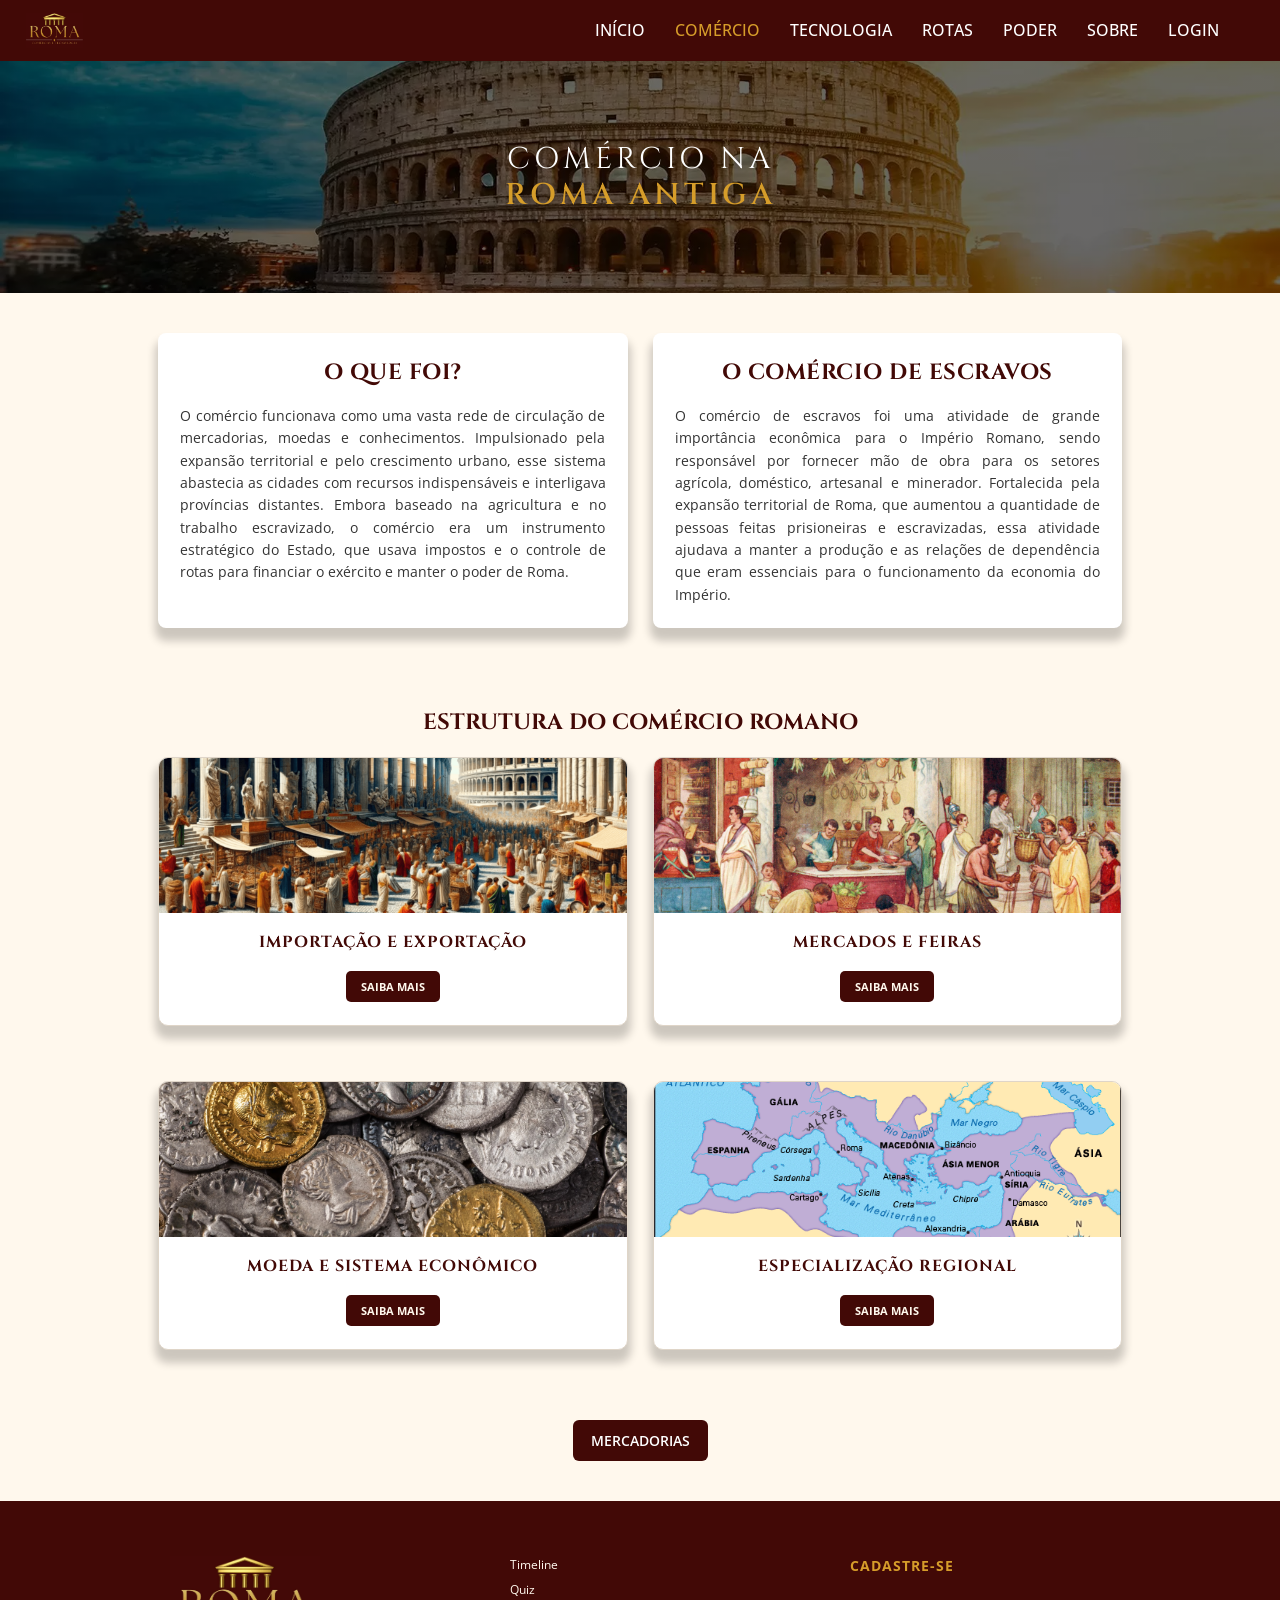
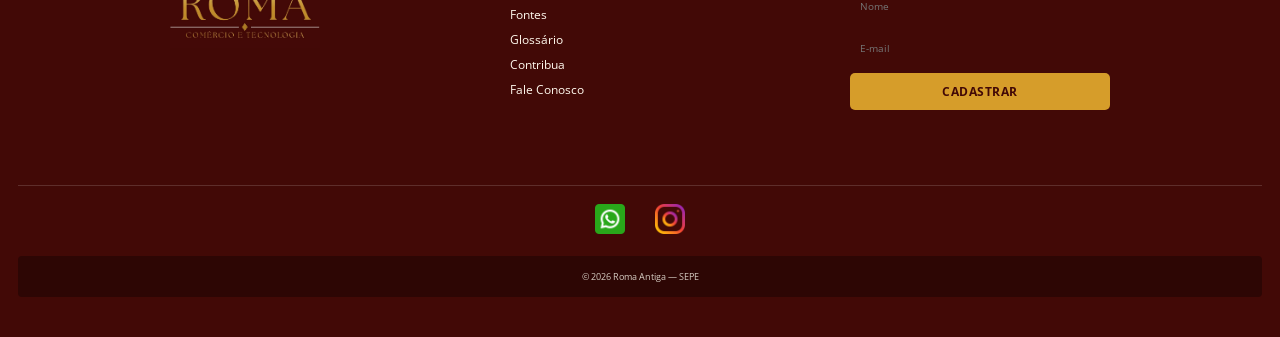
==== HTML/comercio.html @ 9e241632 "Feat: 1231" ====
<!doctype html>
<html lang="pt-BR">
  <head>
    <meta charset="UTF-8" />
    <meta name="viewport" content="width=device-width, initial-scale=1.0" />
    <title>Comércio | Roma Antiga</title>
    <link rel="stylesheet" href="CSS/reset.css" />
    <link rel="stylesheet" href="CSS/comercio.css" />

    <link rel="preconnect" href="https://fonts.googleapis.com" />
    <link rel="preconnect" href="https://fonts.gstatic.com" crossorigin />

    <link
      href="https://fonts.googleapis.com/css2?family=Cinzel:wght@400;500;600;700&family=Ibarra+Real+Nova:wght@400;500;600&family=Open+Sans:wght@300;400;500;600&display=swap"
      rel="stylesheet"
    />
  </head>
  <body>
    <header>
      <nav>
        <img src="CSS/IMG/ROMA.jpg" alt="" />

        <ul>
          <li><a href="../index.html">INÍCIO</a></li>
          <li><a class="ativo" href="comercio.html">COMÉRCIO</a></li>
          <li><a href="tecnologia.html">TECNOLOGIA</a></li>
          <li><a href="rotas.html">ROTAS</a></li>
          <li><a href="poder.html">PODER</a></li>
          <li><a href="sobre.html">SOBRE</a></li>
          <li><a href="login.html">LOGIN</a></li>
        </ul>
      </nav>
    </header>
    <main>
      <section class="banner">
        <h1>
          COMÉRCIO NA<br />
          <span>ROMA ANTIGA</span>
        </h1>
      </section>
      <section class="Historia">
        <div class="containerHistoria">
          <div class="cardAbout">
            <h2>O QUE FOI?</h2>
            <p>
              O comércio funcionava como uma vasta rede de circulação de
              mercadorias, moedas e conhecimentos. Impulsionado pela expansão
              territorial e pelo crescimento urbano, esse sistema abastecia as
              cidades com recursos indispensáveis e interligava províncias
              distantes. Embora baseado na agricultura e no trabalho
              escravizado, o comércio era um instrumento estratégico do Estado,
              que usava impostos e o controle de rotas para financiar o exército
              e manter o poder de Roma.
            </p>
          </div>
          <div class="cardAbout">
            <h2>O COMÉRCIO DE ESCRAVOS</h2>
            <p>
              O comércio de escravos foi uma atividade de grande importância
              econômica para o Império Romano, sendo responsável por fornecer
              mão de obra para os setores agrícola, doméstico, artesanal e
              minerador. Fortalecida pela expansão territorial de Roma, que
              aumentou a quantidade de pessoas feitas prisioneiras e
              escravizadas, essa atividade ajudava a manter a produção e as
              relações de dependência que eram essenciais para o funcionamento
              da economia do Império.
            </p>
          </div>
        </div>
      </section>
      <section class="estruturaComercio">
        <h2>ESTRUTURA DO COMÉRCIO ROMANO</h2>
        <div class="containerEstrutura">
          <div class="cardEstrutura">
            <img src="CSS/IMG/roma-antiga.png" alt="importacao-Mercadorias" />
            <h3>IMPORTAÇÃO E EXPORTAÇÃO</h3>
            <details>
              <summary>SAIBA MAIS</summary>
              <p>
                A importação acontecia quando Roma recebia produtos de outras
                regiões do Império. Entre os principais produtos estavam trigo,
                azeite, vinho, metais, tecidos, madeira, pedras e outras
                matérias-primas. Esses produtos eram importantes para abastecer
                principalmente as grandes cidades, que possuíam uma população
                numerosa e precisavam de alimentos e outros materiais vindos de
                diferentes partes do território romano.
              </p>
              <p>
                A exportação acontecia quando produtos produzidos em Roma ou nas
                províncias eram enviados para outras regiões do Império. As
                províncias produziam alimentos, matérias-primas e produtos
                artesanais que podiam ser destinados a outras partes do
                território. Assim, uma região podia fornecer produtos enquanto
                recebia outros, mantendo a circulação de mercadorias e a
                integração econômica entre as diferentes regiões romanas.
              </p>
            </details>
          </div>
          <div class="cardEstrutura">
            <img src="CSS/IMG/roma_antiga_cidade_capa.jpeg" alt="feira-Roma" />
            <h3>MERCADOS E FEIRAS</h3>
            <details>
              <summary>SAIBA MAIS</summary>
              <p>
                Os mercados e as feiras eram importantes espaços de comércio nas
                cidades romanas. Neles, eram vendidos e trocados diferentes
                tipos de produtos, como alimentos, tecidos, cerâmicas,
                ferramentas e outros objetos usados no dia a dia. Com o
                crescimento das cidades, esses espaços ganharam ainda mais
                importância, pois muitas pessoas dependiam de produtos trazidos
                de outras regiões.
              </p>
              <p>
                Além de funcionarem como locais de compra e venda, os mercados e
                as feiras também movimentavam o trabalho de diversos
                profissionais. Artesãos, ferreiros, comerciantes e outros
                trabalhadores participavam da atividade comercial, enquanto as
                ruas das cidades também serviam como espaços de trabalho e
                comércio. Dessa forma, mercados e feiras faziam parte da vida
                econômica e urbana do Império Romano.
              </p>
            </details>
          </div>
          <div class="cardEstrutura">
            <img
              src="CSS/IMG/economia-roma-antiga-denarius-391770229.jpg"
              alt="moedas-Roma"
            />
            <h3>MOEDA E SISTEMA ECONÔMICO</h3>
            <details>
              <summary>SAIBA MAIS</summary>
              <p>
                A moeda era usada pelos romanos para pagar por produtos e
                serviços, facilitando as compras e vendas nas cidades e entre
                diferentes regiões do Império. Ela também permitia que
                comerciantes recebessem pelos produtos vendidos e que os
                impostos fossem cobrados pelo Estado. Dessa forma, o dinheiro
                ajudava a organizar as atividades comerciais e a circulação de
                riquezas.
              </p>
              <p>
                A economia romana dependia principalmente da agricultura, da
                produção de diferentes produtos nas províncias, do comércio e do
                trabalho escravizado. Os impostos cobrados pelo Estado também
                faziam parte desse sistema. Os recursos obtidos ajudavam a
                manter o exército, as cidades e a administração do Império.
              </p>

              <h4>Principais Moedas Romanas</h4>
              <ul>
                <li>
                  <p>
                    <span>Sestércio</span>: A moeda de bronze ou latão. Muito
                    utilizada no comércio do dia a dia para valores
                    intermediários e em contratos oficiais do governo. Valia
                    exatamente 4 Asses
                  </p>
                </li>
                <li>
                  <p>
                    <span>Denário</span>: A moeda de prata. Era a moeda mais
                    famosa e a base de toda a economia romana, equivalente a uma
                    diária de trabalho de um cidadão comum. Valia exatamente 4
                    Sestércios
                  </p>
                </li>
                <li>
                  <p>
                    <span>Áureo</span>: A moeda de ouro. Tinha o valor mais alto
                    do império e era usada para grandes transações comerciais,
                    fortunas e pagamentos de generais. Valia exatamente 25
                    Denários
                  </p>
                </li>
              </ul>
            </details>
          </div>
          <div class="cardEstrutura">
            <img src="CSS/IMG/imperio-romano.gif" alt="mapa-Roma" />
            <h3>ESPECIALIZAÇÃO REGIONAL</h3>
            <details>
              <summary>SAIBA MAIS</summary>
              <p>
                As regiões do Império Romano possuíam diferentes recursos
                naturais, produtos agrícolas, matérias-primas e técnicas de
                produção. Por isso, cada região podia produzir determinados
                produtos em maior quantidade e fornecê-los para outras partes do
                Império. As províncias, portanto, não produziam apenas para seu
                próprio consumo, mas também participavam das trocas comerciais.
              </p>
              <p>
                Uma província podia fornecer alimentos ou matérias-primas,
                enquanto outra fornecia produtos manufaturados ou outros
                recursos. Essa relação criava uma rede de trocas entre regiões
                muito distantes e fazia com que diferentes partes do Império
                dependessem umas das outras. Assim, a especialização regional
                contribuía para a integração econômica do território romano.
              </p>

              <h4>O que as principais regiões mais vendiam</h4>
              <ul>
                <li>
                  <p>
                    <span>Egito e Norte da África</span>: era exportado o trigo
                    crucial para alimentar a população de Roma, além do papiro e
                    de grandes volumes de azeite de oliva e animais exóticos.
                  </p>
                </li>
                <li>
                  <p>
                    <span>Hispânia</span>: era exportado o azeite de oliva de
                    uso cotidiano (maior produtora do império), o molho de peixe
                    garum e metais preciosos como ouro e prata.
                  </p>
                </li>
                <li>
                  <p>
                    <span>Gália</span>: era exportado o vinho em larga escala
                    comercializado em barris, além de tecidos de lã e cerâmicas
                    utilitárias para abastecer o restante das províncias.
                  </p>
                </li>
                <li>
                  <p>
                    <span>Península Itálica</span>: eram exportados vinhos finos
                    de luxo (como o Falerno) e produtos manufaturados de alto
                    valor, como ferramentas de metal e cerâmicas refinadas.
                  </p>
                </li>
              </ul>
            </details>
          </div>
        </div>
        <a id="mercadoria-button" href="mercadorias.html">MERCADORIAS</a>
      </section>
    </main>
    <footer>
      <div class="footer-container">
        <div class="footer-info">
          <img id="logo-Footer" src="CSS/IMG/ROMA.jpg" alt="roma-logo" />
        </div>

        <div class="footer-links">
          <a href="#">Timeline</a>
          <a href="#">Quiz</a>
          <a href="#">Fontes</a>
          <a href="#">Glossário</a>
          <a href="#">Contribua</a>
          <a href="#">Fale Conosco</a>
        </div>

        <div class="footer-cadastro">
          <h3>CADASTRE-SE</h3>

          <input type="text" placeholder="Nome" />
          <input type="email" placeholder="E-mail" />

          <button type="submit">CADASTRAR</button>
        </div>
      </div>

      <div class="footer-redes">
        <a href="https://wa.me/5547996095892" target="_blank"
          ><img src="CSS/IMG/whatsapp 1.svg" alt="icon-insta"
        /></a>
        <a href="https://www.instagram.com/romaantigasepe/" target="_blank"
          ><img src="CSS/IMG/instagram 1.svg" alt="icon-face"
        /></a>
      </div>

      <div class="footer-bottom">
        <p>© 2026 Roma Antiga — SEPE</p>
      </div>
    </footer>
    <script src="CSS/JS/login.js"></script>
  </body>
</html>
---- HTML/CSS/comercio.css ----
@import url("header.css");
@import url("footer.css");

html {
  font-size: 16px;
}

body {
  background-color: #fff8ed;
  color: #333;
  font-family: "Open Sans", sans-serif;
}

/* === Banner === */

.banner h1 {
  padding: 80px 15px;

  background-image:
    linear-gradient(rgba(0, 0, 0, 0.58), rgba(0, 0, 0, 0.58)),
    url("IMG/Imagem roma.webp");

  background-position: center;
  background-size: cover;
  background-repeat: no-repeat;

  color: white;

  text-align: center;

  font-family: "Cinzel", serif;
  font-size: 30px;
  line-height: 1.2;
  letter-spacing: 4px;
}

.banner span {
  color: #d69d2a;
  font-weight: 600;
}

/* === História === */

.containerHistoria {
  padding: 40px 18px;
  display: flex;
  max-width: 1000px;
  gap: 25px;
  margin: 0 auto;
}

.cardAbout {
  margin-bottom: 25px;

  padding: 22px;

  background-color: #ffffff;

  box-shadow: 0 10px 8px 3px rgba(0, 0, 0, 0.2);

  border-radius: 8px;

  line-height: 1.6;

  text-align: justify;
}

.cardAbout h2 {
  color: #420906;

  font-family: "Cinzel", serif;

  font-size: 22px;

  font-weight: 700;

  text-align: center;

  letter-spacing: 0.5px;

  margin-bottom: 15px;
}

.cardAbout p {
  font-family: "Open Sans", sans-serif;

  font-size: 14px;
}
.cardAbout {
  flex: 1;

  margin-bottom: 0;
}

/* === Estrutura do Comércio === */

.estruturaComercio {
  padding: 40px 18px;
  max-width: 1000px;

  margin: 0 auto;
  background-color: #fff8ed;
}

.estruturaComercio h2 {
  text-align: center;

  margin-bottom: 20px;

  font-family: "Cinzel", serif;

  font-size: 22px;

  color: #420906;

  font-weight: 700;
}

.containerEstrutura {
  max-width: 1000px;
  display: grid;

  grid-template-columns: repeat(2, 1fr);

  gap: 25px;
  margin: 0 auto;
}

.cardEstrutura:hover{
   transition: 0.4s ease;
  transform: translateY(-8px);
  box-shadow: 0 8px 18px rgba(0, 0, 0, 0.4);

}

.cardEstrutura {
  box-shadow: 0 10px 8px 3px rgba(0, 0, 0, 0.2);
  overflow: hidden;
  background-color: white;
  border: 1px solid #dfd5c8;
  border-radius: 10px;
  margin-bottom: 30px;
}

.cardEstrutura h4 {
  padding: 14px 15px 0;
  color: #420906;
  font-family: "Cinzel", serif;
  letter-spacing: 1px;
  font-size: 16px;
  font-weight: 700;
}

.cardEstrutura span{
  font-weight: bold;
  color: #610702;
}

.estruturaComercio img {
  display: block;

  width: 100%;

  height: 155px;

  object-fit: cover;
}

.cardEstrutura h3 {
  margin: 0;

  padding: 18px 15px 5px;

  color: #420906;

  font-family: "Cinzel", serif;

  letter-spacing: 1px;

  font-size: 16px;

  font-weight: 700;

  text-align: center;
}

.cardEstrutura details {
  padding-bottom: 18px;
}

.cardEstrutura summary {
  width: fit-content;

  margin: 13px auto 5px;

  padding: 8px 15px;

  background-color: #420906;

  color: #fff8ed;

  border-radius: 5px;

  font-family: "Open Sans", sans-serif;

  font-size: 11px;

  font-weight: bold;

  list-style: none;

  cursor: pointer;
}

.cardEstrutura summary:hover {
  background-color: #610702;
}

.cardEstrutura details p {
  margin: 4px 18px 0;

  color: #212121;

  font-family: "Open Sans", sans-serif;

  font-size: 13px;

  line-height: 1.55;

  text-align: justify;
}

/* === Botão Mercadorias === */

#mercadoria-button {
  display: block;

  width: fit-content;

  margin: 40px auto 0;

  padding: 11px 18px;

  background-color: #420906;

  color: white;

  border-radius: 6px;

  font-family: "Open Sans", sans-serif;

  font-size: 14px;

  font-weight: 600;

  text-decoration: none;
}

#mercadoria-button:hover {
  background-color: #610702;
}
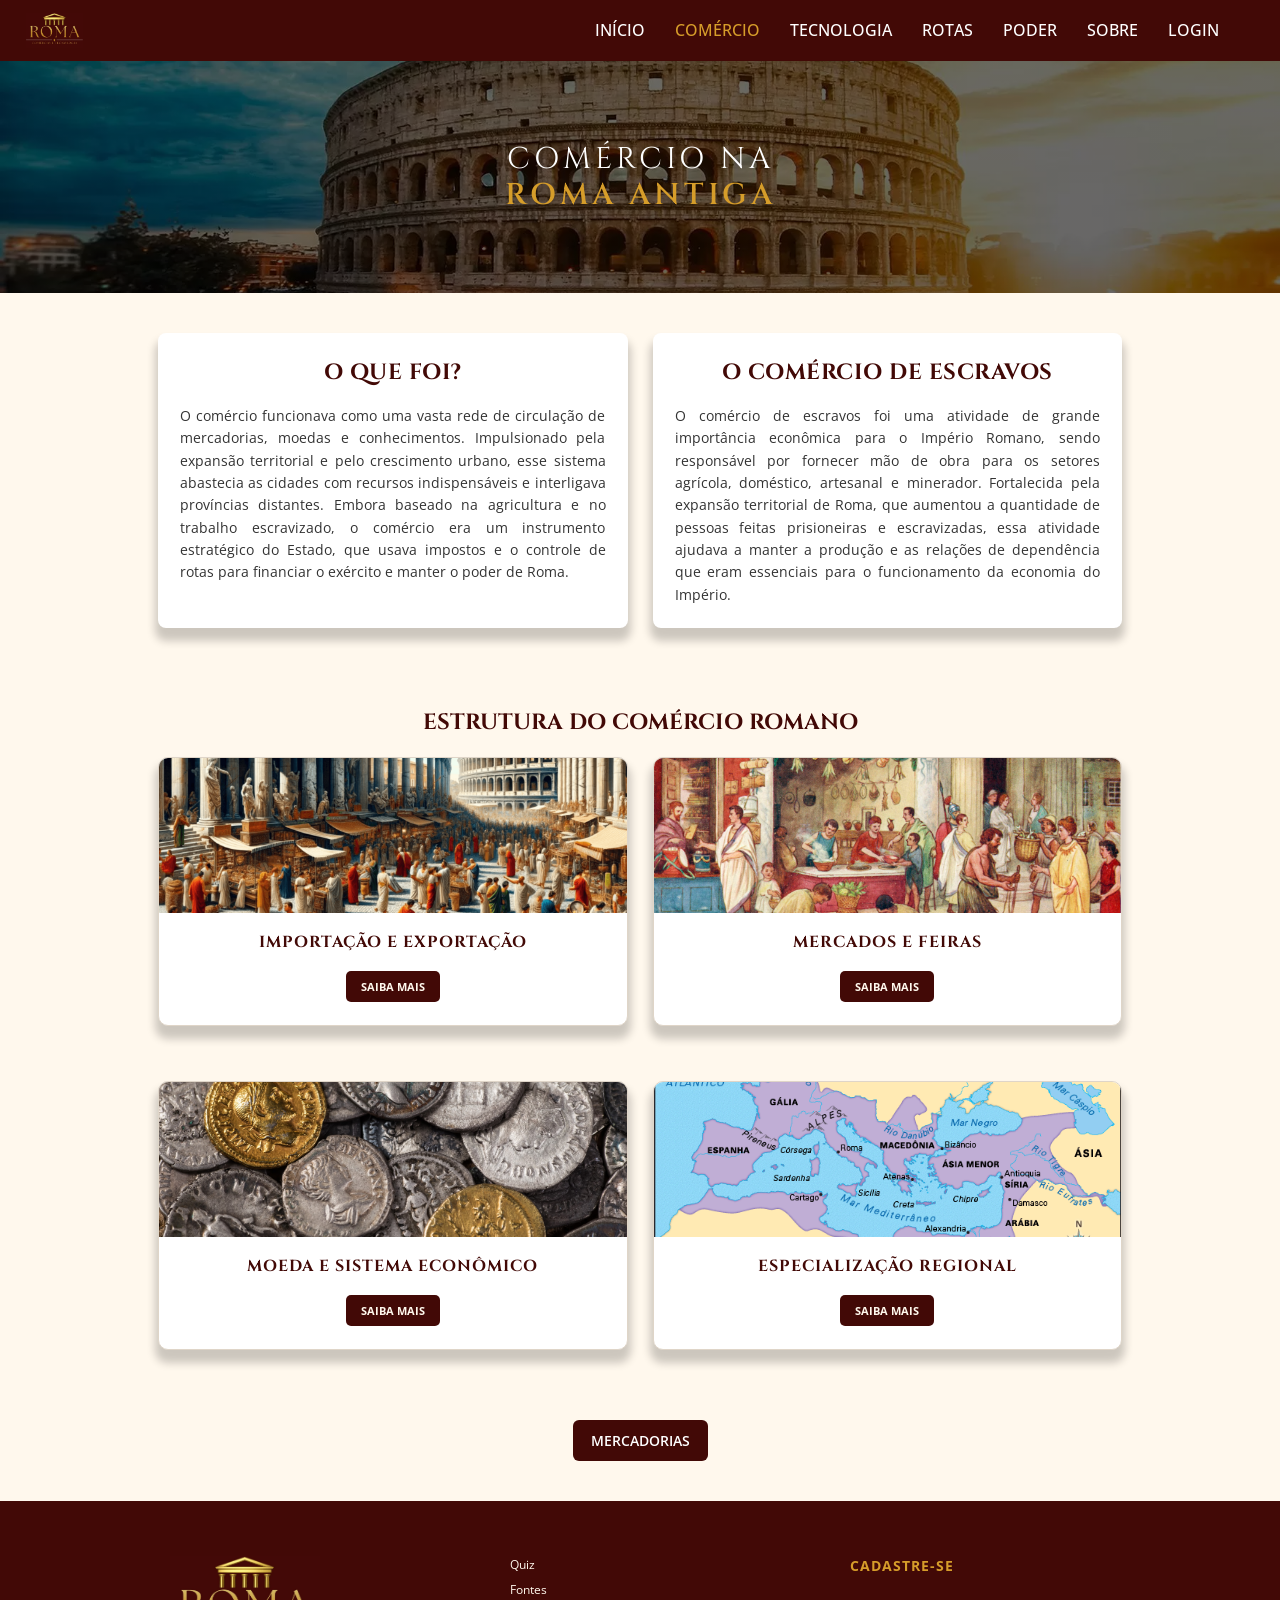
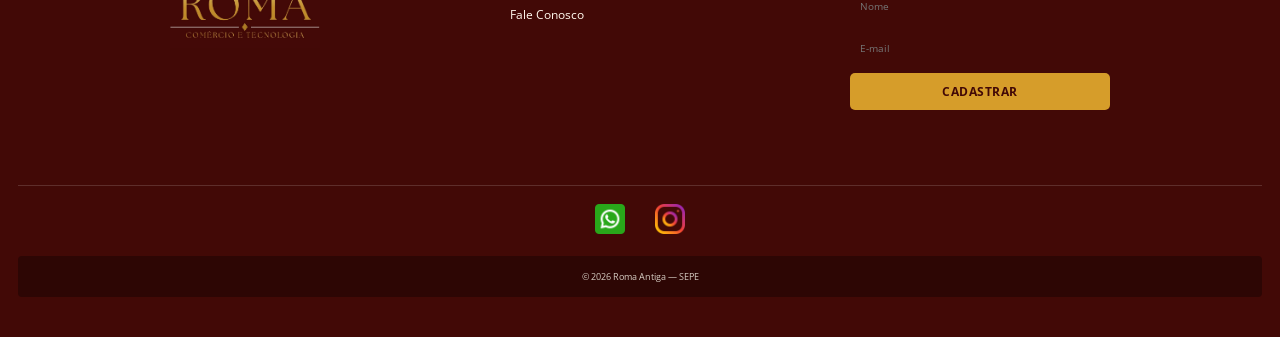
==== commit 58bdfb3f: "Feat: Fix quiz" ====
--- a/HTML/comercio.html
+++ b/HTML/comercio.html
@@ -241,12 +241,9 @@
         </div>
 
         <div class="footer-links">
-          <a href="#">Timeline</a>
-          <a href="#">Quiz</a>
-          <a href="#">Fontes</a>
-          <a href="#">Glossário</a>
-          <a href="#">Contribua</a>
-          <a href="#">Fale Conosco</a>
+          <a href="quiz.html">Quiz</a>
+          <a href="fontes.html">Fontes</a>
+          <a href="forms.html">Fale Conosco</a>
         </div>
 
         <div class="footer-cadastro">
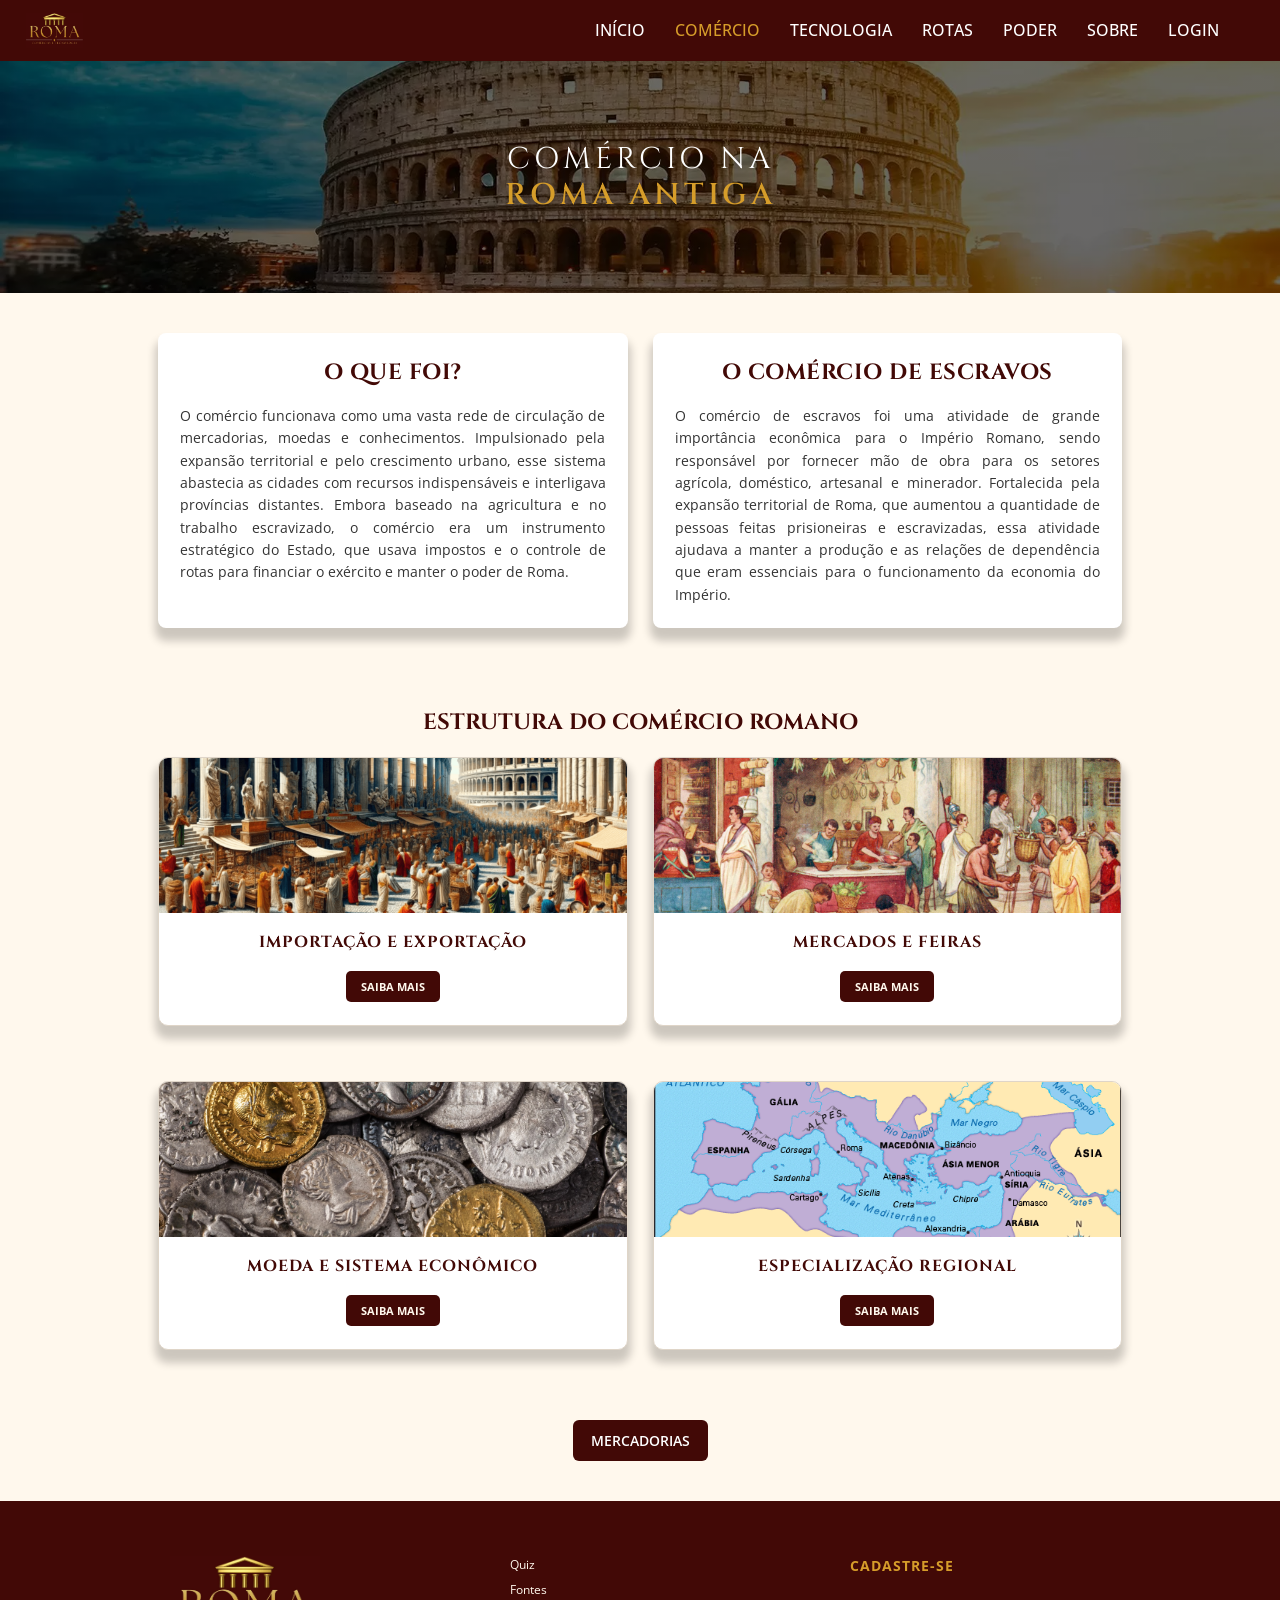
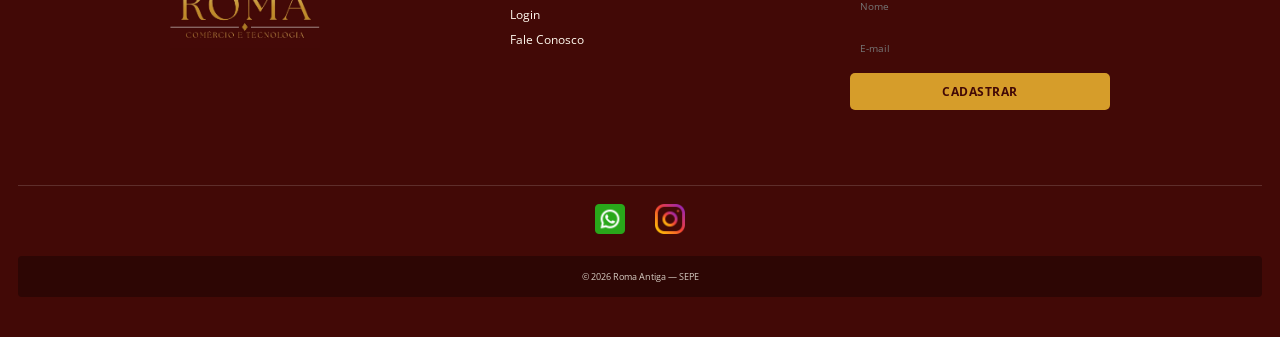
==== commit 83af02c6: "Footer e Responsividade da página comércio responsivo feito" ====
--- a/HTML/comercio.html
+++ b/HTML/comercio.html
@@ -243,6 +243,7 @@
         <div class="footer-links">
           <a href="quiz.html">Quiz</a>
           <a href="fontes.html">Fontes</a>
+          <a href="login.html">Login</a>
           <a href="forms.html">Fale Conosco</a>
         </div>
 
@@ -269,6 +270,7 @@
         <p>© 2026 Roma Antiga — SEPE</p>
       </div>
     </footer>
+    
     <script src="CSS/JS/login.js"></script>
   </body>
 </html>
--- a/HTML/CSS/comercio.css
+++ b/HTML/CSS/comercio.css
@@ -15,19 +15,14 @@
 
 .banner h1 {
   padding: 80px 15px;
-
   background-image:
     linear-gradient(rgba(0, 0, 0, 0.58), rgba(0, 0, 0, 0.58)),
     url("IMG/Imagem roma.webp");
-
   background-position: center;
   background-size: cover;
   background-repeat: no-repeat;
-
   color: white;
-
-  text-align: center;
-
+  text-align: center;
   font-family: "Cinzel", serif;
   font-size: 30px;
   line-height: 1.2;
@@ -50,46 +45,29 @@
 }
 
 .cardAbout {
-  margin-bottom: 25px;
-
+  flex: 1;
+  margin-bottom: 0;
   padding: 22px;
-
-  background-color: #ffffff;
-
+  background-color: #fff;
   box-shadow: 0 10px 8px 3px rgba(0, 0, 0, 0.2);
-
   border-radius: 8px;
-
   line-height: 1.6;
-
   text-align: justify;
 }
 
 .cardAbout h2 {
   color: #420906;
-
-  font-family: "Cinzel", serif;
-
+  font-family: "Cinzel", serif;
   font-size: 22px;
-
-  font-weight: 700;
-
-  text-align: center;
-
+  font-weight: 700;
+  text-align: center;
   letter-spacing: 0.5px;
-
   margin-bottom: 15px;
 }
 
 .cardAbout p {
   font-family: "Open Sans", sans-serif;
-
   font-size: 14px;
-}
-.cardAbout {
-  flex: 1;
-
-  margin-bottom: 0;
 }
 
 /* === Estrutura do Comércio === */
@@ -97,40 +75,25 @@
 .estruturaComercio {
   padding: 40px 18px;
   max-width: 1000px;
-
   margin: 0 auto;
   background-color: #fff8ed;
 }
 
 .estruturaComercio h2 {
   text-align: center;
-
   margin-bottom: 20px;
-
-  font-family: "Cinzel", serif;
-
+  font-family: "Cinzel", serif;
   font-size: 22px;
-
-  color: #420906;
-
+  color: #420906;
   font-weight: 700;
 }
 
 .containerEstrutura {
   max-width: 1000px;
   display: grid;
-
   grid-template-columns: repeat(2, 1fr);
-
   gap: 25px;
   margin: 0 auto;
-}
-
-.cardEstrutura:hover{
-   transition: 0.4s ease;
-  transform: translateY(-8px);
-  box-shadow: 0 8px 18px rgba(0, 0, 0, 0.4);
-
 }
 
 .cardEstrutura {
@@ -151,36 +114,26 @@
   font-weight: 700;
 }
 
-.cardEstrutura span{
+.cardEstrutura span {
   font-weight: bold;
   color: #610702;
 }
 
 .estruturaComercio img {
   display: block;
-
   width: 100%;
-
   height: 155px;
-
   object-fit: cover;
 }
 
 .cardEstrutura h3 {
   margin: 0;
-
   padding: 18px 15px 5px;
-
-  color: #420906;
-
-  font-family: "Cinzel", serif;
-
+  color: #420906;
+  font-family: "Cinzel", serif;
   letter-spacing: 1px;
-
   font-size: 16px;
-
-  font-weight: 700;
-
+  font-weight: 700;
   text-align: center;
 }
 
@@ -190,25 +143,15 @@
 
 .cardEstrutura summary {
   width: fit-content;
-
   margin: 13px auto 5px;
-
   padding: 8px 15px;
-
   background-color: #420906;
-
   color: #fff8ed;
-
   border-radius: 5px;
-
-  font-family: "Open Sans", sans-serif;
-
+  font-family: "Open Sans", sans-serif;
   font-size: 11px;
-
   font-weight: bold;
-
   list-style: none;
-
   cursor: pointer;
 }
 
@@ -218,15 +161,10 @@
 
 .cardEstrutura details p {
   margin: 4px 18px 0;
-
   color: #212121;
-
-  font-family: "Open Sans", sans-serif;
-
+  font-family: "Open Sans", sans-serif;
   font-size: 13px;
-
   line-height: 1.55;
-
   text-align: justify;
 }
 
@@ -234,28 +172,68 @@
 
 #mercadoria-button {
   display: block;
-
   width: fit-content;
-
   margin: 40px auto 0;
-
   padding: 11px 18px;
-
   background-color: #420906;
-
   color: white;
-
   border-radius: 6px;
-
-  font-family: "Open Sans", sans-serif;
-
+  font-family: "Open Sans", sans-serif;
   font-size: 14px;
-
   font-weight: 600;
-
   text-decoration: none;
 }
 
 #mercadoria-button:hover {
   background-color: #610702;
 }
+
+/* === Responsividade simples === */
+
+@media (max-width: 600px) {
+  .banner h1 {
+    padding: 55px 15px;
+    font-size: 22px;
+    letter-spacing: 2px;
+  }
+
+  .containerHistoria {
+    flex-direction: column;
+    padding: 25px 15px;
+    gap: 20px;
+  }
+
+  .cardAbout {
+    padding: 18px;
+  }
+
+  .cardAbout h2 {
+    font-size: 19px;
+  }
+
+  .cardAbout p {
+    font-size: 13px;
+  }
+
+  .estruturaComercio {
+    padding: 25px 15px;
+  }
+
+  .containerEstrutura {
+    grid-template-columns: 1fr;
+    gap: 20px;
+  }
+
+  .cardEstrutura {
+    margin-bottom: 10px;
+  }
+
+  .estruturaComercio img {
+    height: 140px;
+  }
+
+  #mercadoria-button {
+    margin-top: 25px;
+    font-size: 13px;
+  }
+}
